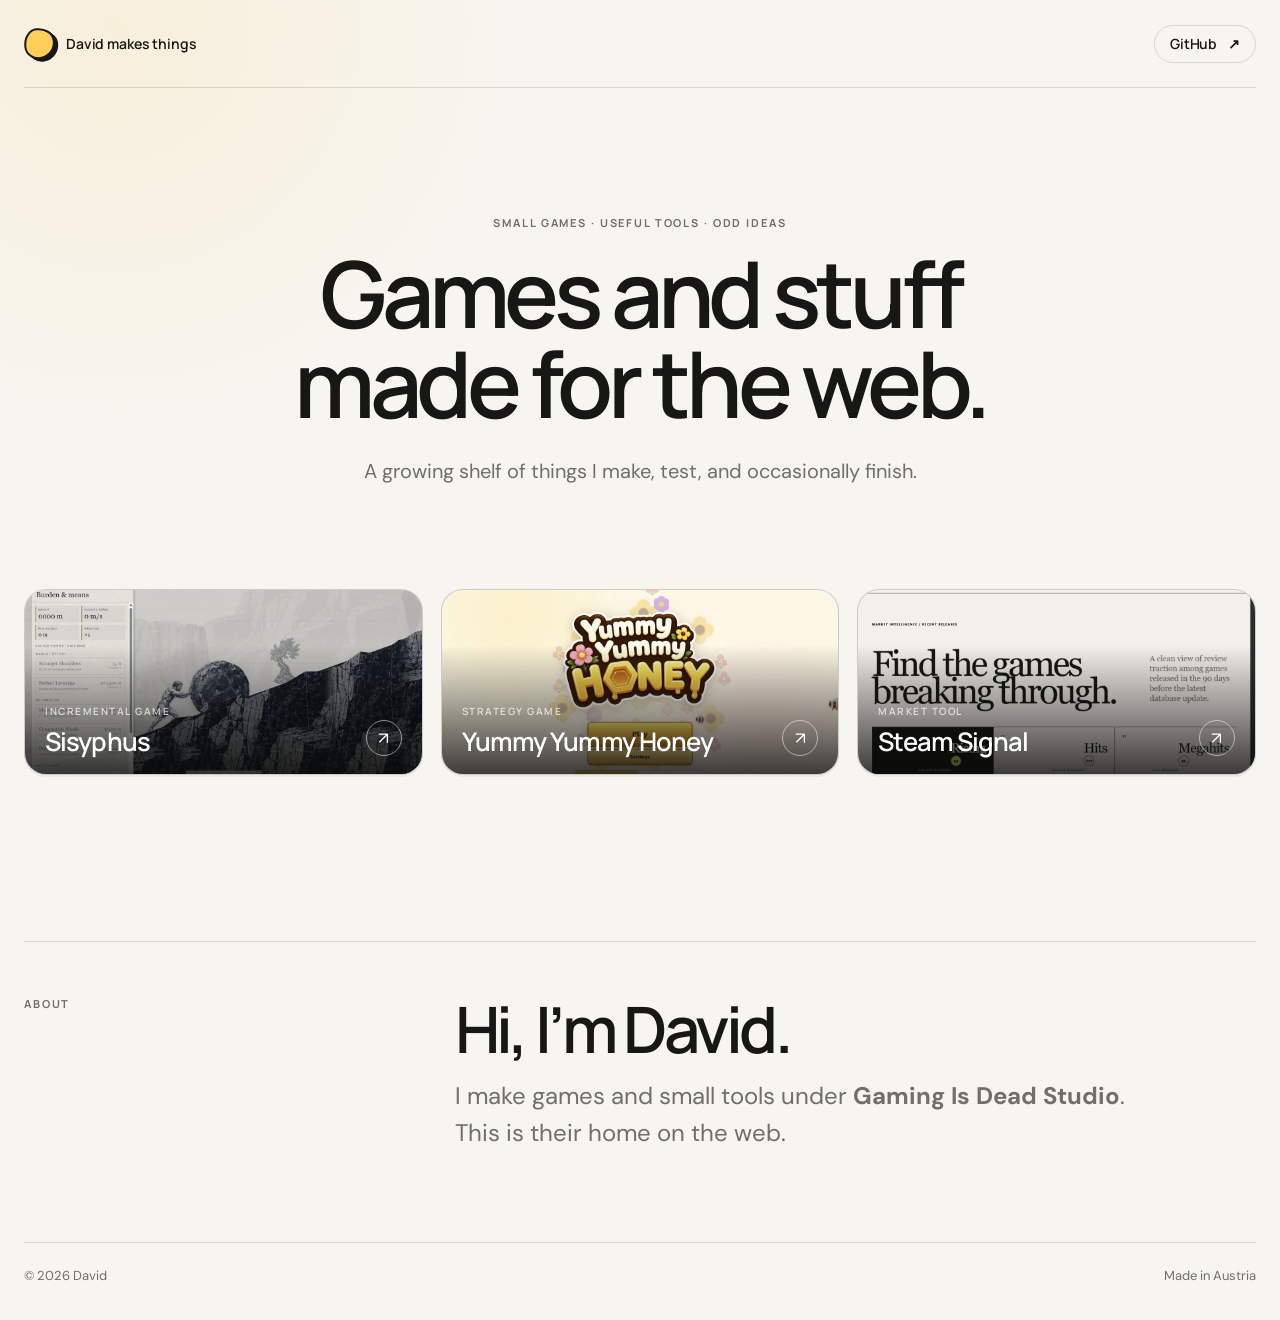
==== index.html @ 3c623ddb "launch personal website" ====
<!doctype html>
<html lang="en">
<head>
  <meta charset="utf-8">
  <meta name="viewport" content="width=device-width, initial-scale=1">
  <meta name="description" content="Games, experiments, and useful little tools made by David.">
  <meta name="theme-color" content="#f7f5ef">
  <title>David makes things</title>
  <link rel="stylesheet" href="./styles.css">
</head>
<body>
  <header class="site-header">
    <a class="maker-mark" href="./" aria-label="David makes things — home">
      <span class="maker-mark__shape" aria-hidden="true"></span>
      <span>David makes things</span>
    </a>
    <a class="github-link" href="https://github.com/gamingisdeadstudio-hash" target="_blank" rel="noreferrer">GitHub <span aria-hidden="true">↗</span></a>
  </header>

  <main>
    <section class="hero" aria-labelledby="page-title">
      <p class="eyebrow">Small games · useful tools · odd ideas</p>
      <h1 id="page-title">Games and stuff<br>made for the web.</h1>
      <p class="hero-copy">A growing shelf of things I make, test, and occasionally finish.</p>
    </section>

    <section class="project-grid" aria-label="Projects">
      <a class="project-card project-card--sisyphus" href="./games/sisyphus/">
        <img src="./assets/site/sisyphus-card.webp" alt="Sisyphus pushing a boulder up a painted mountain" width="1200" height="558">
        <span class="project-card__scrim" aria-hidden="true"></span>
        <span class="project-card__meta">
          <span class="project-card__kind">Incremental game</span>
          <strong>Sisyphus</strong>
          <span class="project-card__arrow" aria-hidden="true">↗</span>
        </span>
      </a>

      <a class="project-card project-card--honey" href="./games/yummy-yummy-honey/">
        <img src="./assets/site/honey-card.webp" alt="The colorful Yummy Yummy Honey game" width="1200" height="558">
        <span class="project-card__scrim" aria-hidden="true"></span>
        <span class="project-card__meta">
          <span class="project-card__kind">Strategy game</span>
          <strong>Yummy Yummy Honey</strong>
          <span class="project-card__arrow" aria-hidden="true">↗</span>
        </span>
      </a>

      <a class="project-card project-card--signal" href="./steam-signal/">
        <img src="./assets/site/steam-signal-card.webp" alt="Steam Signal dashboard showing recently successful games" width="1200" height="558">
        <span class="project-card__scrim" aria-hidden="true"></span>
        <span class="project-card__meta">
          <span class="project-card__kind">Market tool</span>
          <strong>Steam Signal</strong>
          <span class="project-card__arrow" aria-hidden="true">↗</span>
        </span>
      </a>
    </section>

    <section class="about" aria-labelledby="about-title">
      <p class="eyebrow">About</p>
      <div>
        <h2 id="about-title">Hi, I’m David.</h2>
        <p>I make games and small tools under <strong>Gaming Is Dead Studio</strong>. This is their home on the web.</p>
      </div>
    </section>
  </main>

  <footer class="site-footer">
    <span>© <span id="year"></span> David</span>
    <span>Made in Austria</span>
  </footer>

  <script src="./site.js" defer></script>
</body>
</html>
---- styles.css ----
@import url('https://fonts.googleapis.com/css2?family=DM+Sans:wght@400;500;600;700&family=Manrope:wght@500;600;700&display=swap');

:root {
  --paper: #f7f5ef;
  --ink: #171713;
  --muted: #716f67;
  --line: rgba(23, 23, 19, .14);
  --card-radius: 22px;
}

* { box-sizing: border-box; }

html { scroll-behavior: smooth; }

body {
  margin: 0;
  min-width: 320px;
  background:
    radial-gradient(circle at 9% 2%, rgba(255, 208, 107, .15), transparent 25rem),
    var(--paper);
  color: var(--ink);
  font-family: 'DM Sans', system-ui, sans-serif;
  -webkit-font-smoothing: antialiased;
}

a { color: inherit; }

.site-header,
main,
.site-footer {
  width: min(1420px, calc(100% - 48px));
  margin-inline: auto;
}

.site-header {
  height: 88px;
  display: flex;
  align-items: center;
  justify-content: space-between;
  border-bottom: 1px solid var(--line);
}

.maker-mark,
.github-link {
  display: inline-flex;
  align-items: center;
  gap: 11px;
  color: inherit;
  text-decoration: none;
  font: 600 14px/1 'Manrope', sans-serif;
  letter-spacing: -.01em;
}

.maker-mark__shape {
  width: 31px;
  aspect-ratio: 1;
  border: 2px solid currentColor;
  border-radius: 45% 55% 53% 47% / 57% 46% 54% 43%;
  background: #ffcf59;
  transform: rotate(-8deg);
  box-shadow: 3px 3px 0 currentColor;
}

.github-link {
  padding: 11px 15px;
  border: 1px solid var(--line);
  border-radius: 999px;
  transition: background .2s ease, transform .2s ease;
}

.github-link:hover { background: #fff; transform: translateY(-2px); }

.hero {
  padding: clamp(72px, 10vw, 150px) 0 clamp(58px, 8vw, 112px);
  text-align: center;
}

.eyebrow {
  margin: 0 0 20px;
  color: var(--muted);
  font: 700 11px/1.2 'Manrope', sans-serif;
  letter-spacing: .17em;
  text-transform: uppercase;
}

h1,
h2 {
  font-family: 'Manrope', sans-serif;
  letter-spacing: -.055em;
}

h1 {
  max-width: 820px;
  margin: 0 auto;
  font-size: clamp(48px, 7.2vw, 104px);
  font-weight: 600;
  line-height: .97;
}

.hero-copy {
  max-width: 560px;
  margin: 28px auto 0;
  color: var(--muted);
  font-size: clamp(16px, 1.6vw, 20px);
  line-height: 1.55;
}

.project-grid {
  display: grid;
  grid-template-columns: repeat(3, minmax(0, 1fr));
  gap: 18px;
}

.project-card {
  position: relative;
  width: 100%;
  min-width: 0;
  min-height: 0;
  aspect-ratio: 2.15 / 1;
  overflow: hidden;
  border: 1px solid rgba(23, 23, 19, .09);
  border-radius: var(--card-radius);
  background: #ddd;
  box-shadow: 0 2px 0 rgba(23, 23, 19, .05);
  isolation: isolate;
  transition: transform .28s cubic-bezier(.2,.8,.2,1), box-shadow .28s ease;
}

.project-card img {
  width: 100%;
  height: 100%;
  display: block;
  object-fit: cover;
  transition: transform .5s cubic-bezier(.2,.8,.2,1);
}

.project-card__scrim {
  position: absolute;
  inset: 0;
  z-index: 1;
  background: linear-gradient(180deg, transparent 30%, rgba(8, 8, 7, .78));
}

.project-card__meta {
  position: absolute;
  z-index: 2;
  inset: auto 20px 18px;
  display: grid;
  grid-template-columns: 1fr auto;
  align-items: end;
  gap: 4px 16px;
  color: #fff;
}

.project-card__kind {
  grid-column: 1 / -1;
  font: 600 10px/1 'Manrope', sans-serif;
  letter-spacing: .15em;
  text-transform: uppercase;
  opacity: .72;
}

.project-card strong {
  font: 600 clamp(20px, 2vw, 30px)/1.1 'Manrope', sans-serif;
  letter-spacing: -.035em;
}

.project-card__arrow {
  display: grid;
  width: 36px;
  aspect-ratio: 1;
  place-items: center;
  border: 1px solid rgba(255,255,255,.5);
  border-radius: 50%;
  font-size: 17px;
  transition: color .2s ease, background .2s ease;
}

.project-card:hover,
.project-card:focus-visible {
  outline: none;
  transform: translateY(-7px);
  box-shadow: 0 18px 38px rgba(23, 23, 19, .14);
}

.project-card:hover img,
.project-card:focus-visible img { transform: scale(1.035); }
.project-card:hover .project-card__arrow,
.project-card:focus-visible .project-card__arrow { background: #fff; color: #111; }

.about {
  display: grid;
  grid-template-columns: 1fr 2fr;
  gap: 30px;
  margin-top: clamp(90px, 13vw, 190px);
  padding: 55px 0 90px;
  border-top: 1px solid var(--line);
}

.about h2 {
  margin: 0 0 16px;
  font-size: clamp(34px, 5vw, 66px);
  font-weight: 600;
  line-height: 1;
}

.about div p {
  max-width: 670px;
  margin: 0;
  color: var(--muted);
  font-size: clamp(18px, 2vw, 24px);
  line-height: 1.55;
}

.site-footer {
  display: flex;
  justify-content: space-between;
  padding: 24px 0 36px;
  border-top: 1px solid var(--line);
  color: var(--muted);
  font-size: 13px;
}

@media (max-width: 1080px) {
  .project-grid { grid-template-columns: repeat(2, minmax(0, 1fr)); }
  .project-card:last-child { grid-column: 1 / -1; aspect-ratio: 3 / 1; }
}

@media (max-width: 680px) {
  .site-header,
  main,
  .site-footer { width: min(100% - 28px, 1420px); }
  .site-header { height: 74px; }
  .maker-mark { font-size: 13px; }
  .github-link { padding: 9px 12px; font-size: 12px; }
  .hero { text-align: left; }
  h1 { margin-inline: 0; font-size: clamp(45px, 15vw, 72px); }
  .hero-copy { margin-inline: 0; }
  .project-grid { grid-template-columns: 1fr; gap: 14px; }
  .project-card,
  .project-card:last-child { grid-column: auto; aspect-ratio: 1.7 / 1; min-height: 220px; }
  .about { grid-template-columns: 1fr; gap: 12px; }
  .site-footer { gap: 20px; }
}

@media (prefers-reduced-motion: reduce) {
  *, *::before, *::after { scroll-behavior: auto !important; transition-duration: .01ms !important; }
}
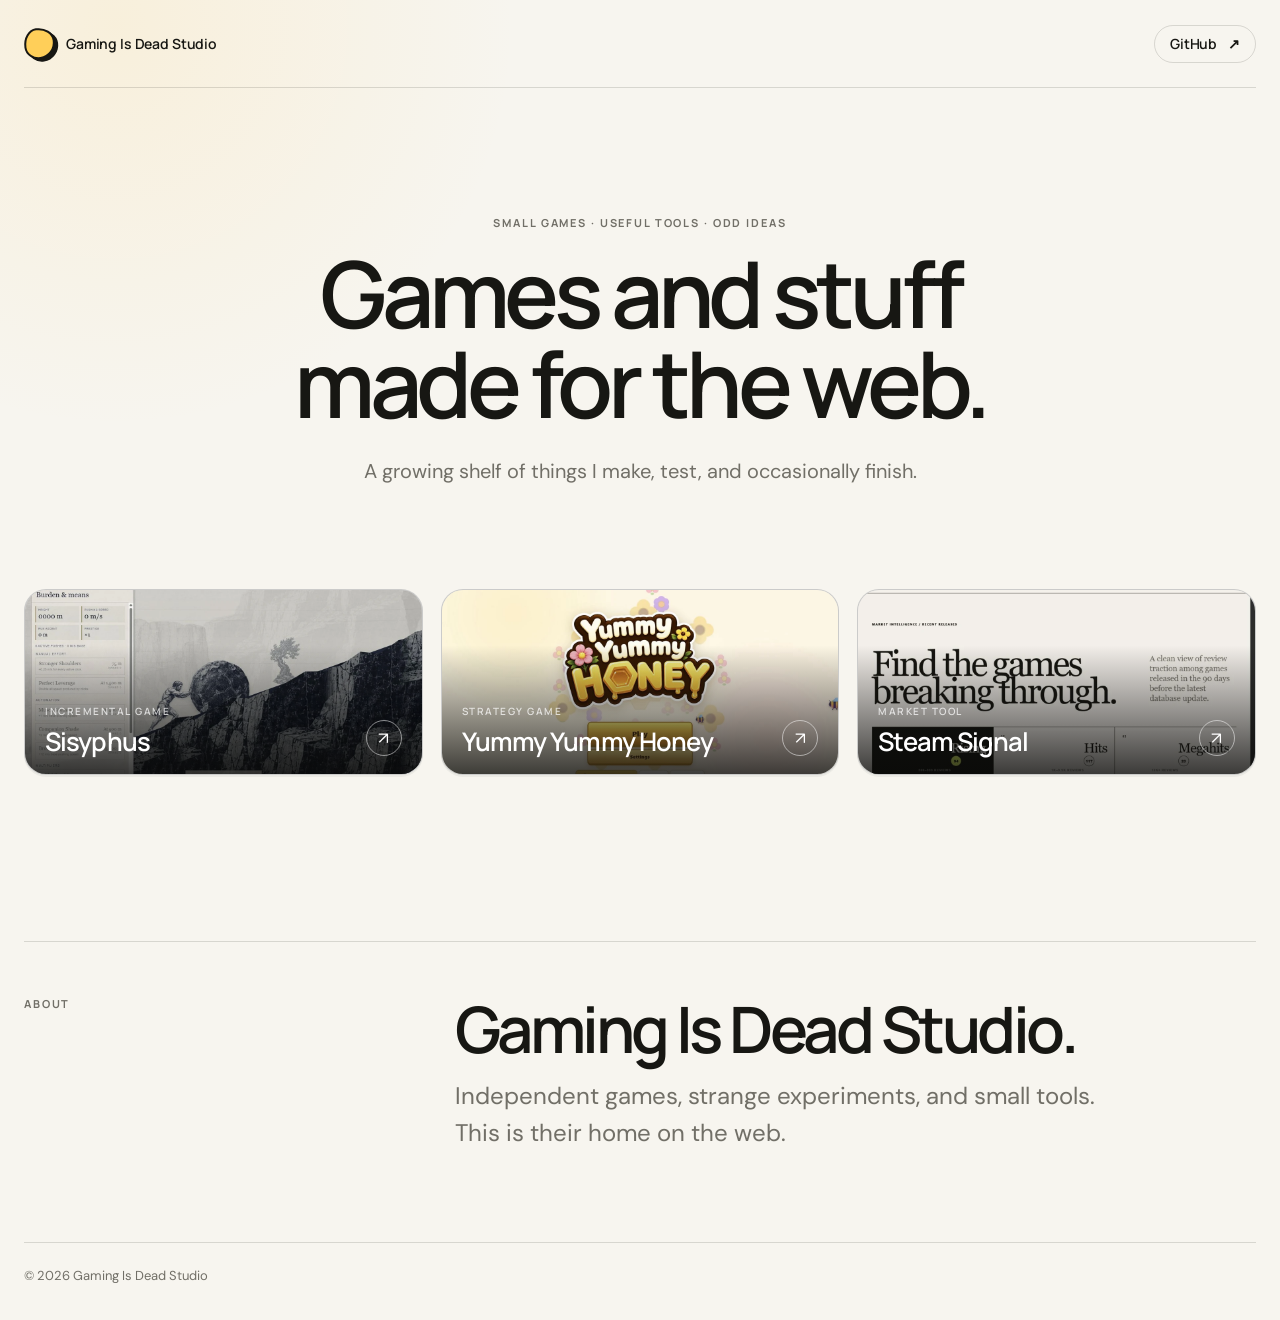
==== commit 4c94a68c: "use studio branding" ====
--- a/index.html
+++ b/index.html
@@ -3,16 +3,16 @@
 <head>
   <meta charset="utf-8">
   <meta name="viewport" content="width=device-width, initial-scale=1">
-  <meta name="description" content="Games, experiments, and useful little tools made by David.">
+  <meta name="description" content="Games, experiments, and useful little tools by Gaming Is Dead Studio.">
   <meta name="theme-color" content="#f7f5ef">
-  <title>David makes things</title>
+  <title>Gaming Is Dead Studio</title>
   <link rel="stylesheet" href="./styles.css">
 </head>
 <body>
   <header class="site-header">
-    <a class="maker-mark" href="./" aria-label="David makes things — home">
+    <a class="maker-mark" href="./" aria-label="Gaming Is Dead Studio — home">
       <span class="maker-mark__shape" aria-hidden="true"></span>
-      <span>David makes things</span>
+      <span>Gaming Is Dead Studio</span>
     </a>
     <a class="github-link" href="https://github.com/gamingisdeadstudio-hash" target="_blank" rel="noreferrer">GitHub <span aria-hidden="true">↗</span></a>
   </header>
@@ -59,15 +59,14 @@
     <section class="about" aria-labelledby="about-title">
       <p class="eyebrow">About</p>
       <div>
-        <h2 id="about-title">Hi, I’m David.</h2>
-        <p>I make games and small tools under <strong>Gaming Is Dead Studio</strong>. This is their home on the web.</p>
+        <h2 id="about-title">Gaming Is Dead Studio.</h2>
+        <p>Independent games, strange experiments, and small tools. This is their home on the web.</p>
       </div>
     </section>
   </main>
 
   <footer class="site-footer">
-    <span>© <span id="year"></span> David</span>
-    <span>Made in Austria</span>
+    <span>© <span id="year"></span> Gaming Is Dead Studio</span>
   </footer>
 
   <script src="./site.js" defer></script>
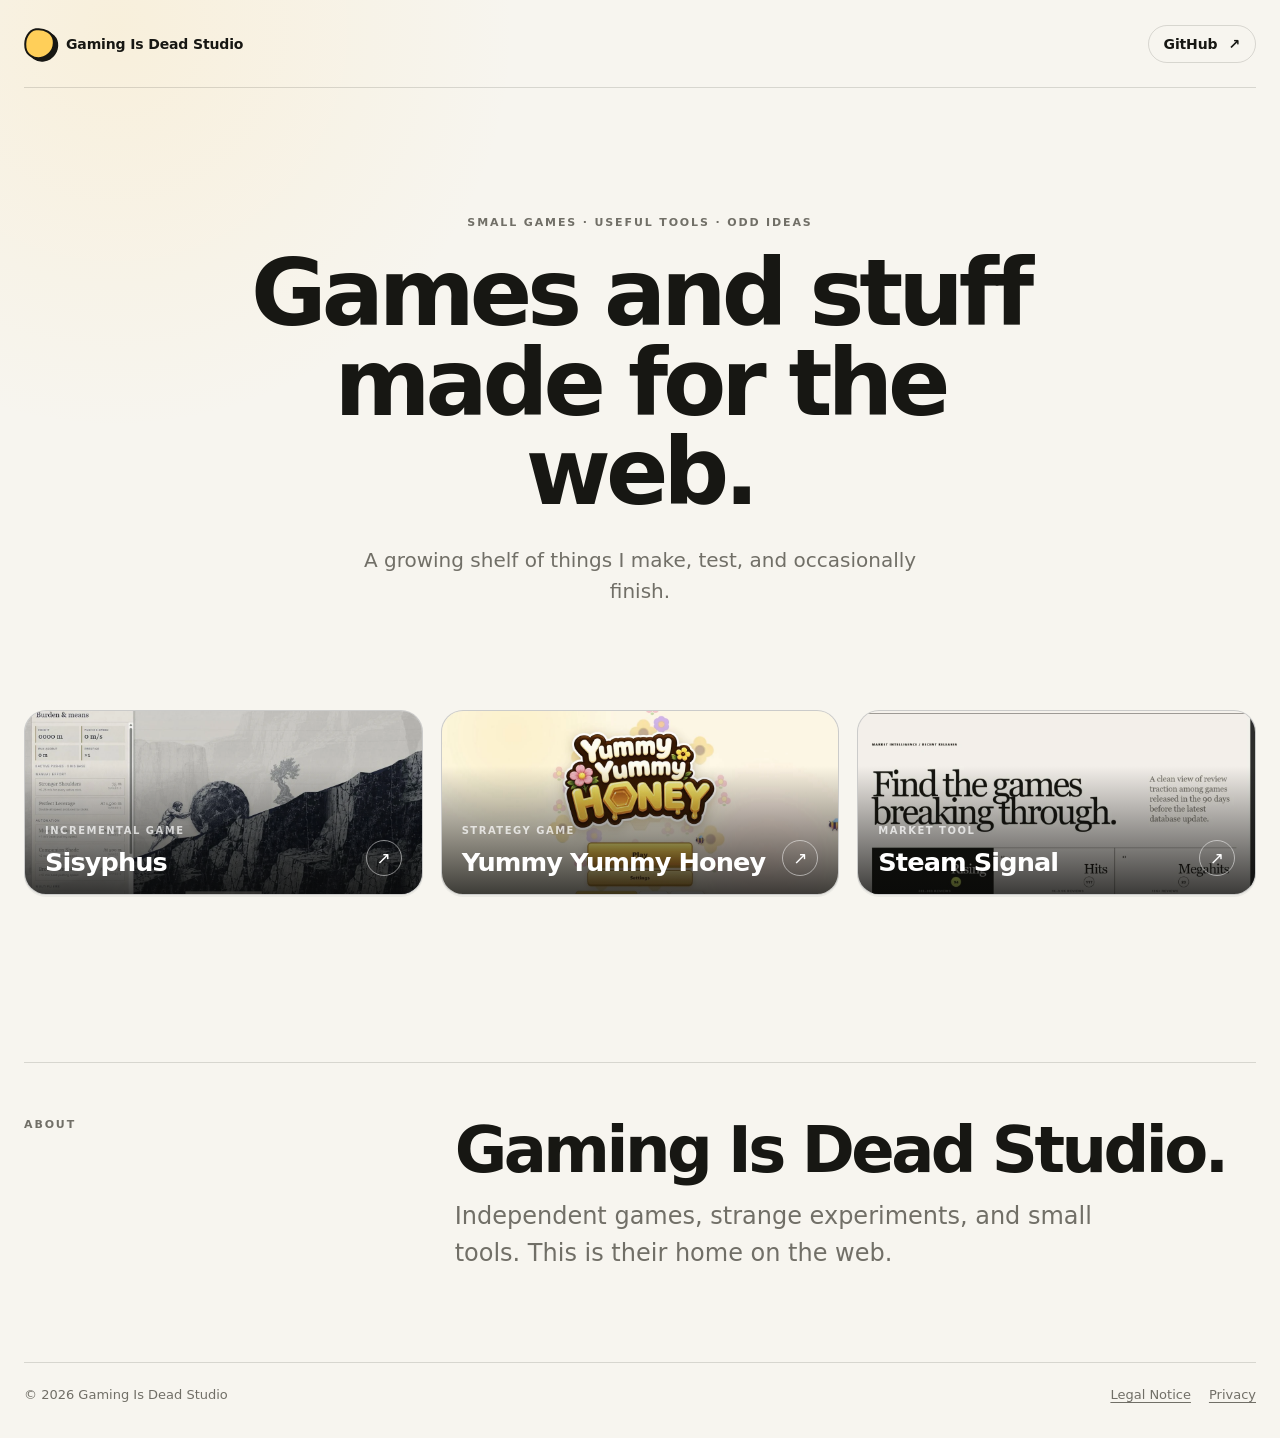
==== commit d6097f95: "add legal and privacy pages" ====
--- a/index.html
+++ b/index.html
@@ -67,6 +67,10 @@
 
   <footer class="site-footer">
     <span>© <span id="year"></span> Gaming Is Dead Studio</span>
+    <nav class="footer-links" aria-label="Legal information">
+      <a href="./legal/">Legal Notice</a>
+      <a href="./privacy/">Privacy</a>
+    </nav>
   </footer>
 
   <script src="./site.js" defer></script>
--- a/styles.css
+++ b/styles.css
@@ -1,5 +1,3 @@
-@import url('https://fonts.googleapis.com/css2?family=DM+Sans:wght@400;500;600;700&family=Manrope:wght@500;600;700&display=swap');
-
 :root {
   --paper: #f7f5ef;
   --ink: #171713;
@@ -19,7 +17,7 @@
     radial-gradient(circle at 9% 2%, rgba(255, 208, 107, .15), transparent 25rem),
     var(--paper);
   color: var(--ink);
-  font-family: 'DM Sans', system-ui, sans-serif;
+  font-family: ui-sans-serif, system-ui, -apple-system, BlinkMacSystemFont, "Segoe UI", sans-serif;
   -webkit-font-smoothing: antialiased;
 }
 
@@ -47,7 +45,7 @@
   gap: 11px;
   color: inherit;
   text-decoration: none;
-  font: 600 14px/1 'Manrope', sans-serif;
+  font: 600 14px/1 ui-sans-serif, system-ui, sans-serif;
   letter-spacing: -.01em;
 }
 
@@ -78,14 +76,14 @@
 .eyebrow {
   margin: 0 0 20px;
   color: var(--muted);
-  font: 700 11px/1.2 'Manrope', sans-serif;
+  font: 700 11px/1.2 ui-sans-serif, system-ui, sans-serif;
   letter-spacing: .17em;
   text-transform: uppercase;
 }
 
 h1,
 h2 {
-  font-family: 'Manrope', sans-serif;
+  font-family: ui-sans-serif, system-ui, sans-serif;
   letter-spacing: -.055em;
 }
 
@@ -154,14 +152,14 @@
 
 .project-card__kind {
   grid-column: 1 / -1;
-  font: 600 10px/1 'Manrope', sans-serif;
+  font: 600 10px/1 ui-sans-serif, system-ui, sans-serif;
   letter-spacing: .15em;
   text-transform: uppercase;
   opacity: .72;
 }
 
 .project-card strong {
-  font: 600 clamp(20px, 2vw, 30px)/1.1 'Manrope', sans-serif;
+  font: 600 clamp(20px, 2vw, 30px)/1.1 ui-sans-serif, system-ui, sans-serif;
   letter-spacing: -.035em;
 }
 
@@ -215,11 +213,73 @@
 .site-footer {
   display: flex;
   justify-content: space-between;
+  align-items: center;
+  gap: 24px;
+  flex-wrap: wrap;
   padding: 24px 0 36px;
   border-top: 1px solid var(--line);
   color: var(--muted);
   font-size: 13px;
 }
+
+.footer-links {
+  display: flex;
+  gap: 18px;
+}
+
+.footer-links a { text-underline-offset: 3px; }
+
+.legal-page {
+  width: min(820px, calc(100% - 48px));
+  padding: clamp(64px, 9vw, 120px) 0 clamp(80px, 10vw, 140px);
+}
+
+.legal-page > .eyebrow { margin-bottom: 18px; }
+
+.legal-page h1 {
+  margin: 0 0 28px;
+  font-size: clamp(48px, 8vw, 88px);
+  line-height: 1;
+}
+
+.legal-lede {
+  max-width: 650px;
+  margin: 0 0 60px;
+  color: var(--muted);
+  font-size: clamp(18px, 2vw, 22px);
+  line-height: 1.55;
+}
+
+.legal-section {
+  padding: 32px 0;
+  border-top: 1px solid var(--line);
+}
+
+.legal-section h2 {
+  margin: 0 0 18px;
+  font-size: clamp(25px, 3vw, 34px);
+  letter-spacing: -.035em;
+}
+
+.legal-section h3 {
+  margin: 26px 0 10px;
+  font-size: 18px;
+}
+
+.legal-section p,
+.legal-section address,
+.legal-section li {
+  max-width: 720px;
+  color: #3f3e39;
+  font-size: 16px;
+  line-height: 1.7;
+}
+
+.legal-section address { font-style: normal; }
+.legal-section p { margin: 10px 0; }
+.legal-section ul { margin: 10px 0; padding-left: 22px; }
+.legal-section a { text-underline-offset: 3px; }
+.legal-meta { color: var(--muted); font-size: 13px; }
 
 @media (max-width: 1080px) {
   .project-grid { grid-template-columns: repeat(2, minmax(0, 1fr)); }
@@ -240,7 +300,8 @@
   .project-card,
   .project-card:last-child { grid-column: auto; aspect-ratio: 1.7 / 1; min-height: 220px; }
   .about { grid-template-columns: 1fr; gap: 12px; }
-  .site-footer { gap: 20px; }
+  .site-footer { gap: 14px 20px; }
+  .legal-page { width: min(100% - 28px, 820px); }
 }
 
 @media (prefers-reduced-motion: reduce) {
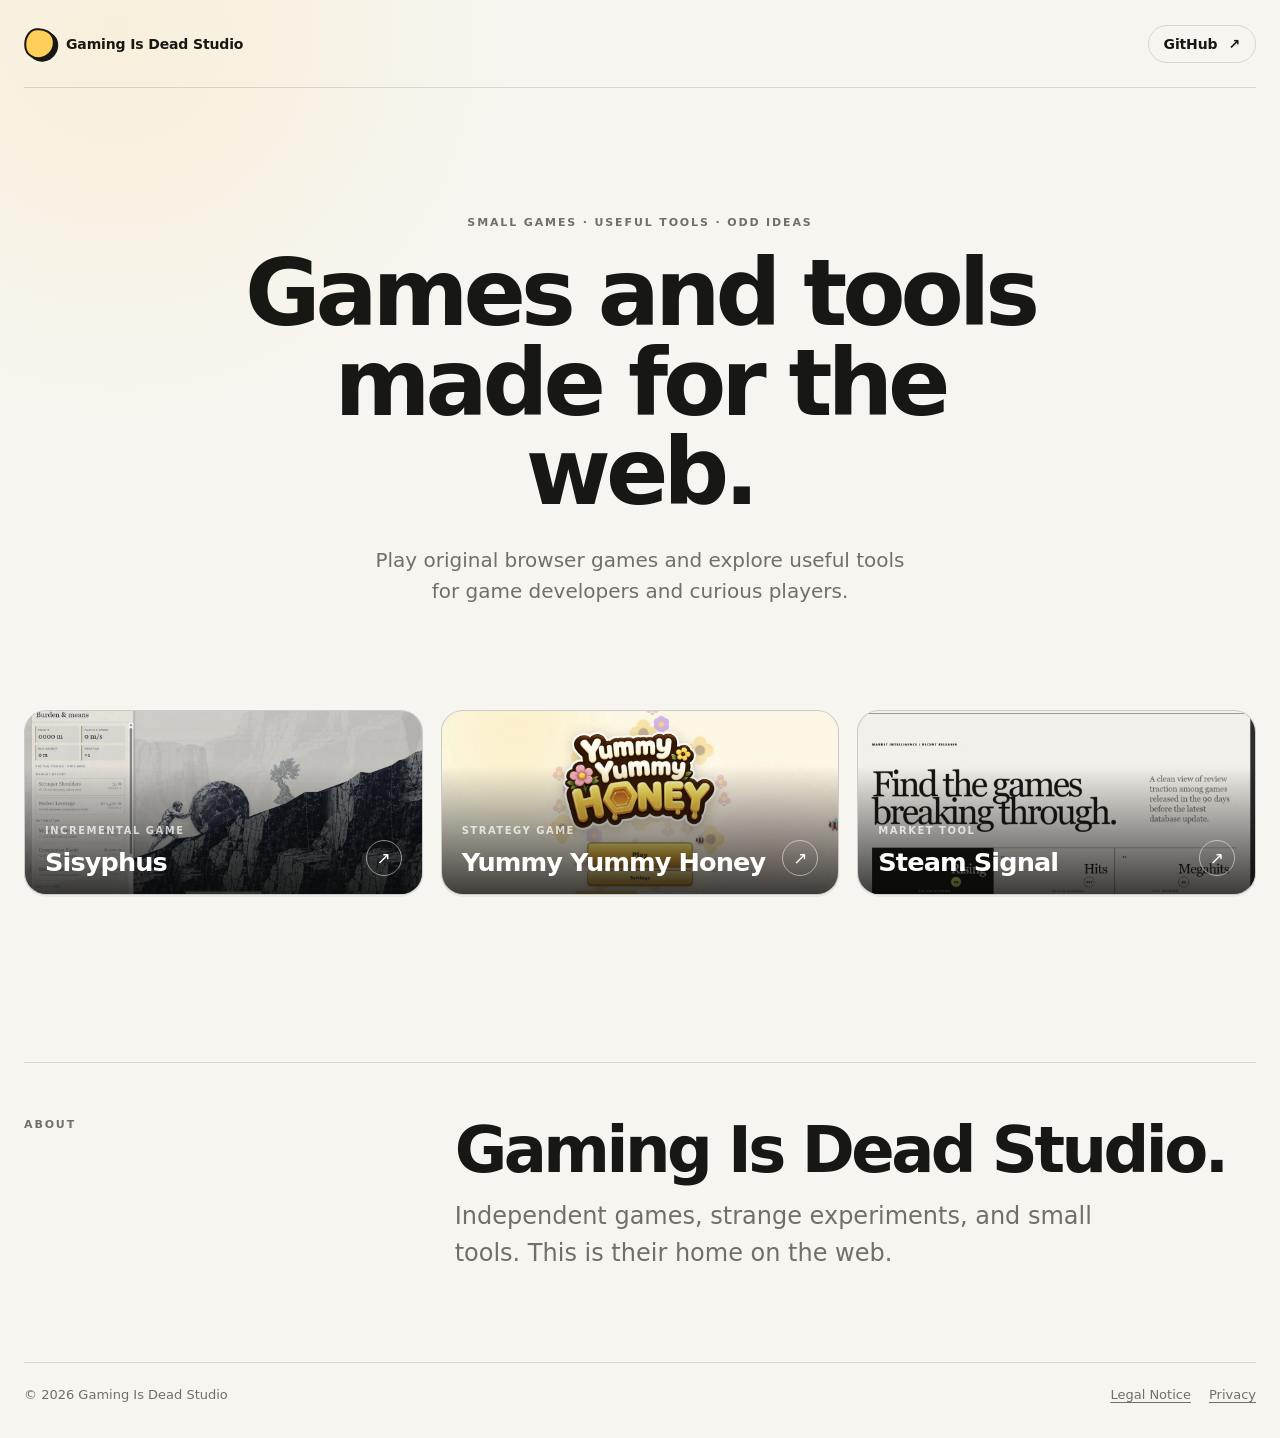
==== commit 63dae1c0: "add search metadata and sitemap" ====
--- a/index.html
+++ b/index.html
@@ -3,9 +3,54 @@
 <head>
   <meta charset="utf-8">
   <meta name="viewport" content="width=device-width, initial-scale=1">
-  <meta name="description" content="Games, experiments, and useful little tools by Gaming Is Dead Studio.">
+  <meta name="description" content="Play original browser games and explore Steam Signal, a weekly view of recently released Steam games gaining review traction.">
+  <meta name="robots" content="index,follow,max-image-preview:large">
   <meta name="theme-color" content="#f7f5ef">
-  <title>Gaming Is Dead Studio</title>
+  <title>Gaming Is Dead Studio — Web Games &amp; Steam Tools</title>
+  <link rel="canonical" href="https://gamingisdead.com/">
+  <meta property="og:type" content="website">
+  <meta property="og:site_name" content="Gaming Is Dead Studio">
+  <meta property="og:title" content="Gaming Is Dead Studio — Web Games &amp; Steam Tools">
+  <meta property="og:description" content="Original browser games, useful tools, and odd ideas from Gaming Is Dead Studio.">
+  <meta property="og:url" content="https://gamingisdead.com/">
+  <meta property="og:image" content="https://gamingisdead.com/assets/site/og-card.webp">
+  <meta property="og:image:width" content="1200">
+  <meta property="og:image:height" content="630">
+  <meta property="og:image:alt" content="Gaming Is Dead Studio games, tools, and odd ideas">
+  <meta name="twitter:card" content="summary_large_image">
+  <meta name="twitter:title" content="Gaming Is Dead Studio — Web Games &amp; Steam Tools">
+  <meta name="twitter:description" content="Original browser games, useful tools, and odd ideas from Gaming Is Dead Studio.">
+  <meta name="twitter:image" content="https://gamingisdead.com/assets/site/og-card.webp">
+  <script type="application/ld+json">
+  {
+    "@context": "https://schema.org",
+    "@graph": [
+      {
+        "@type": "Organization",
+        "@id": "https://gamingisdead.com/#studio",
+        "name": "Gaming Is Dead Studio",
+        "url": "https://gamingisdead.com/",
+        "sameAs": ["https://github.com/gamingisdeadstudio-hash"]
+      },
+      {
+        "@type": "WebSite",
+        "@id": "https://gamingisdead.com/#website",
+        "name": "Gaming Is Dead Studio",
+        "url": "https://gamingisdead.com/",
+        "publisher": { "@id": "https://gamingisdead.com/#studio" }
+      },
+      {
+        "@type": "ItemList",
+        "name": "Gaming Is Dead Studio projects",
+        "itemListElement": [
+          { "@type": "ListItem", "position": 1, "name": "Sisyphus", "url": "https://gamingisdead.com/games/sisyphus/" },
+          { "@type": "ListItem", "position": 2, "name": "Yummy Yummy Honey", "url": "https://gamingisdead.com/games/yummy-yummy-honey/" },
+          { "@type": "ListItem", "position": 3, "name": "Steam Signal", "url": "https://gamingisdead.com/steam-signal/" }
+        ]
+      }
+    ]
+  }
+  </script>
   <link rel="stylesheet" href="./styles.css">
 </head>
 <body>
@@ -20,8 +65,8 @@
   <main>
     <section class="hero" aria-labelledby="page-title">
       <p class="eyebrow">Small games · useful tools · odd ideas</p>
-      <h1 id="page-title">Games and stuff<br>made for the web.</h1>
-      <p class="hero-copy">A growing shelf of things I make, test, and occasionally finish.</p>
+      <h1 id="page-title">Games and tools<br>made for the web.</h1>
+      <p class="hero-copy">Play original browser games and explore useful tools for game developers and curious players.</p>
     </section>
 
     <section class="project-grid" aria-label="Projects">
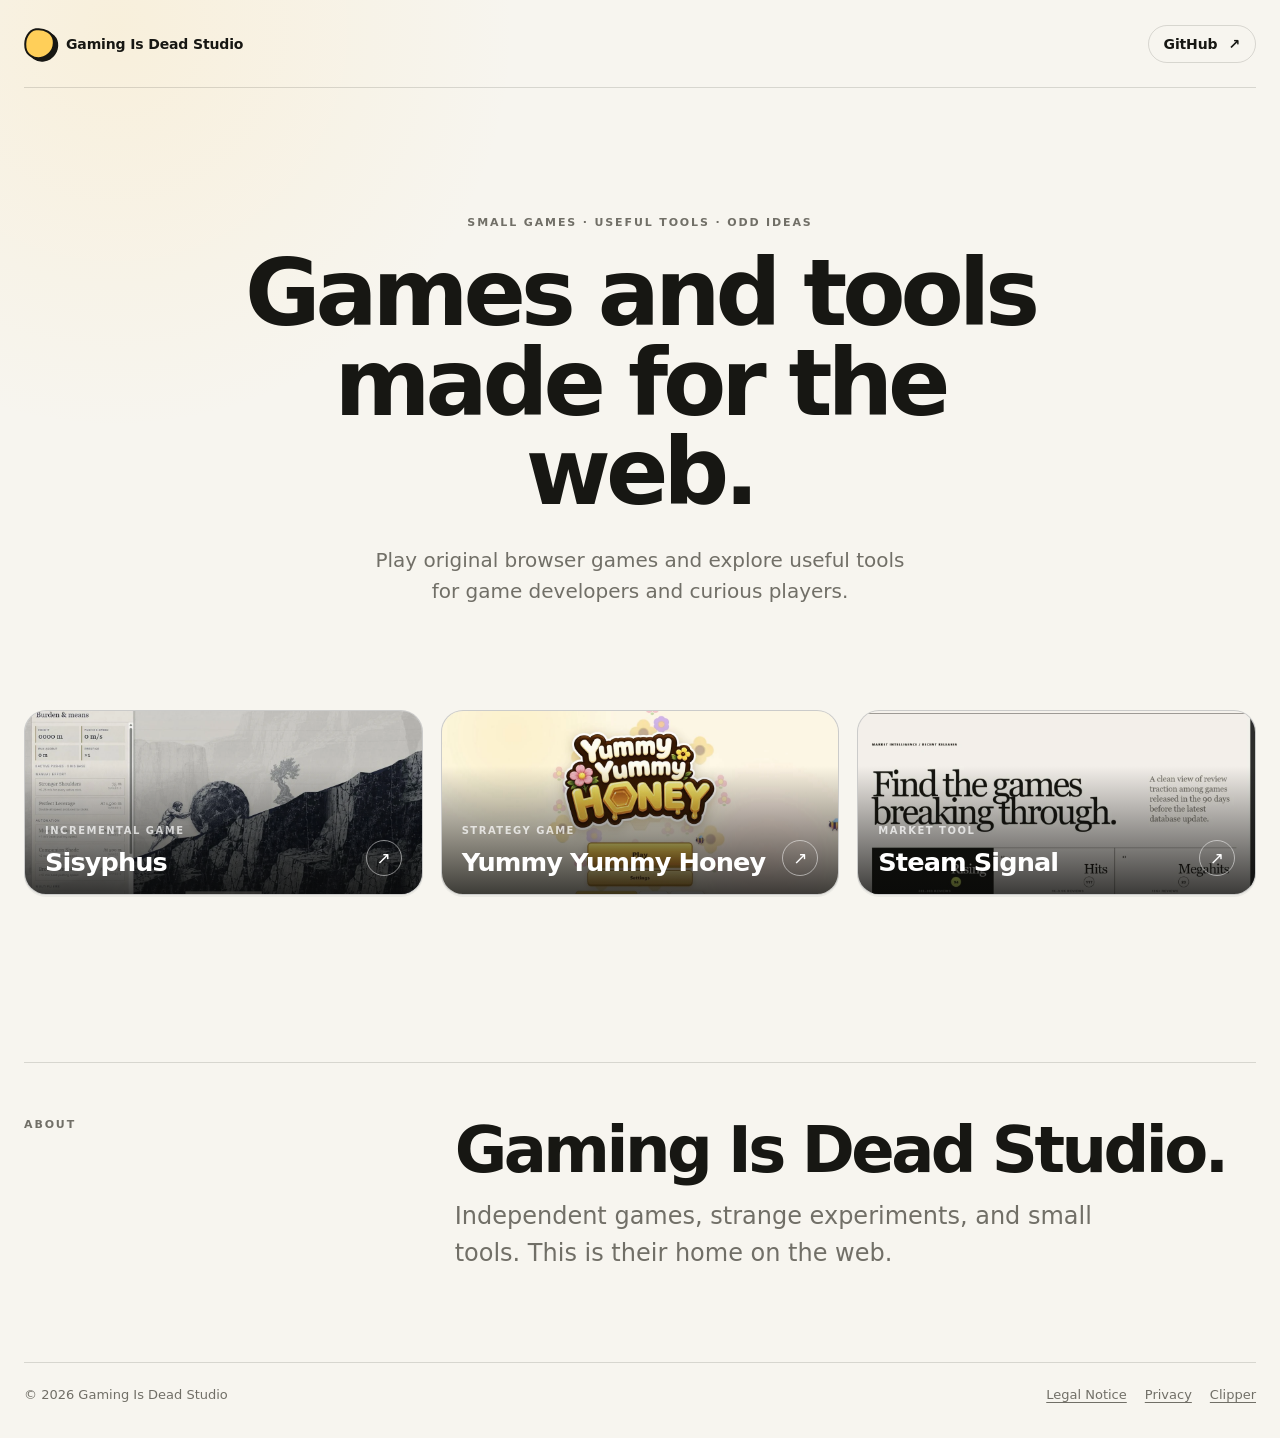
==== commit 446a7d1f: "Add Clipper information, privacy policy, and terms pages" ====
--- a/index.html
+++ b/index.html
@@ -115,6 +115,7 @@
     <nav class="footer-links" aria-label="Legal information">
       <a href="./legal/">Legal Notice</a>
       <a href="./privacy/">Privacy</a>
+      <a href="/clipper/">Clipper</a>
     </nav>
   </footer>
 
